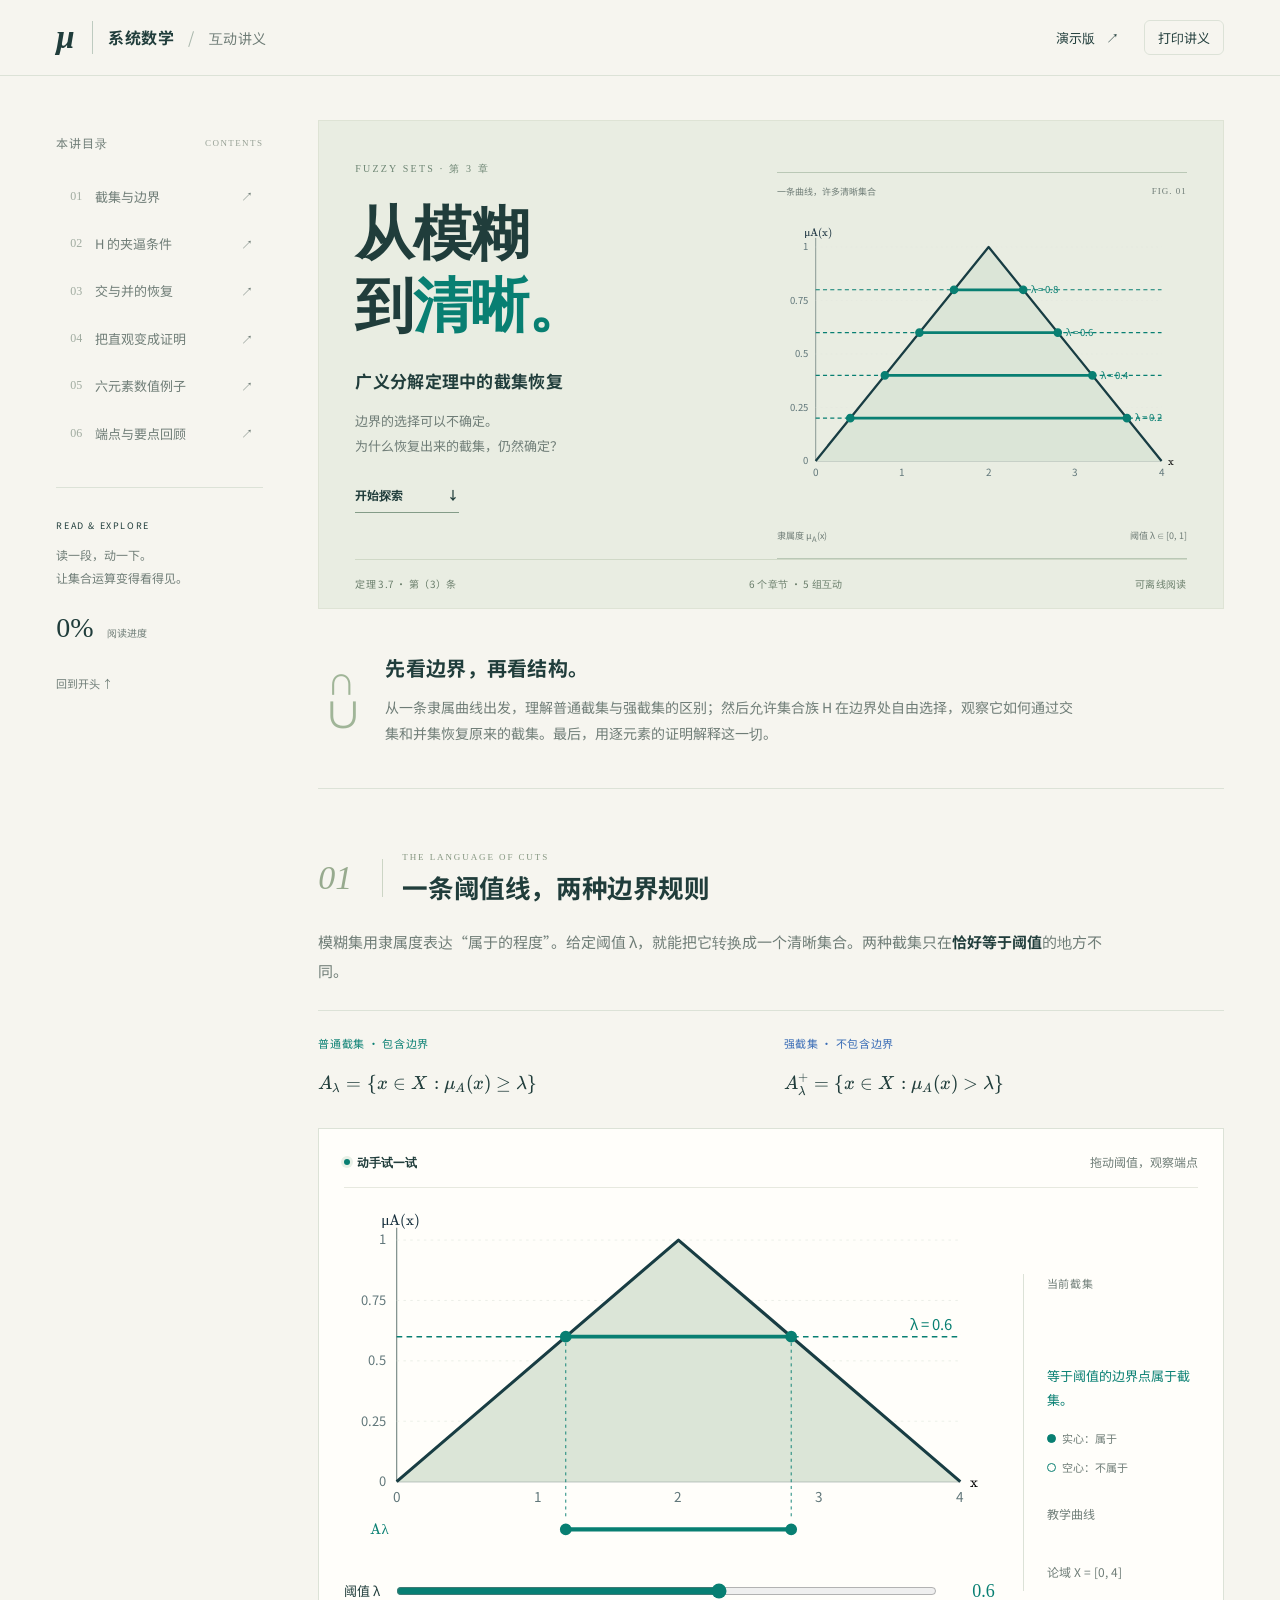
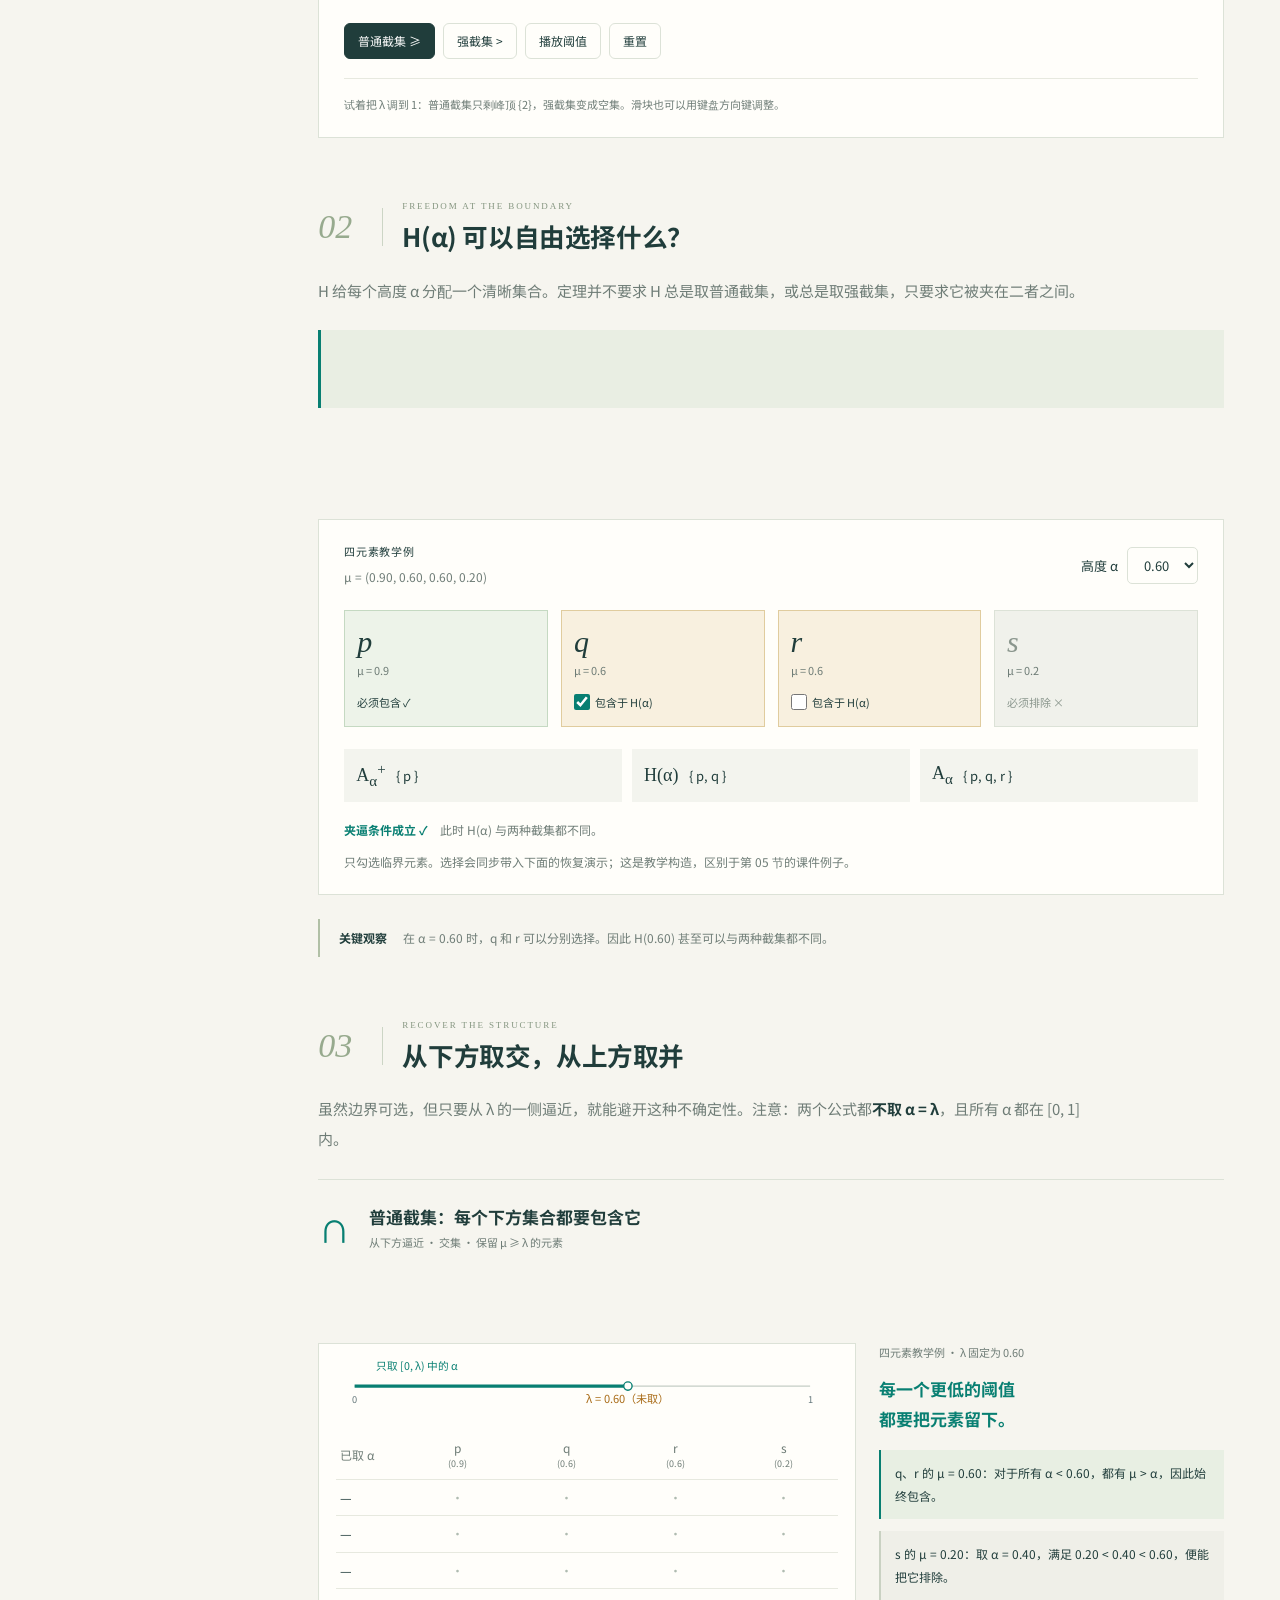
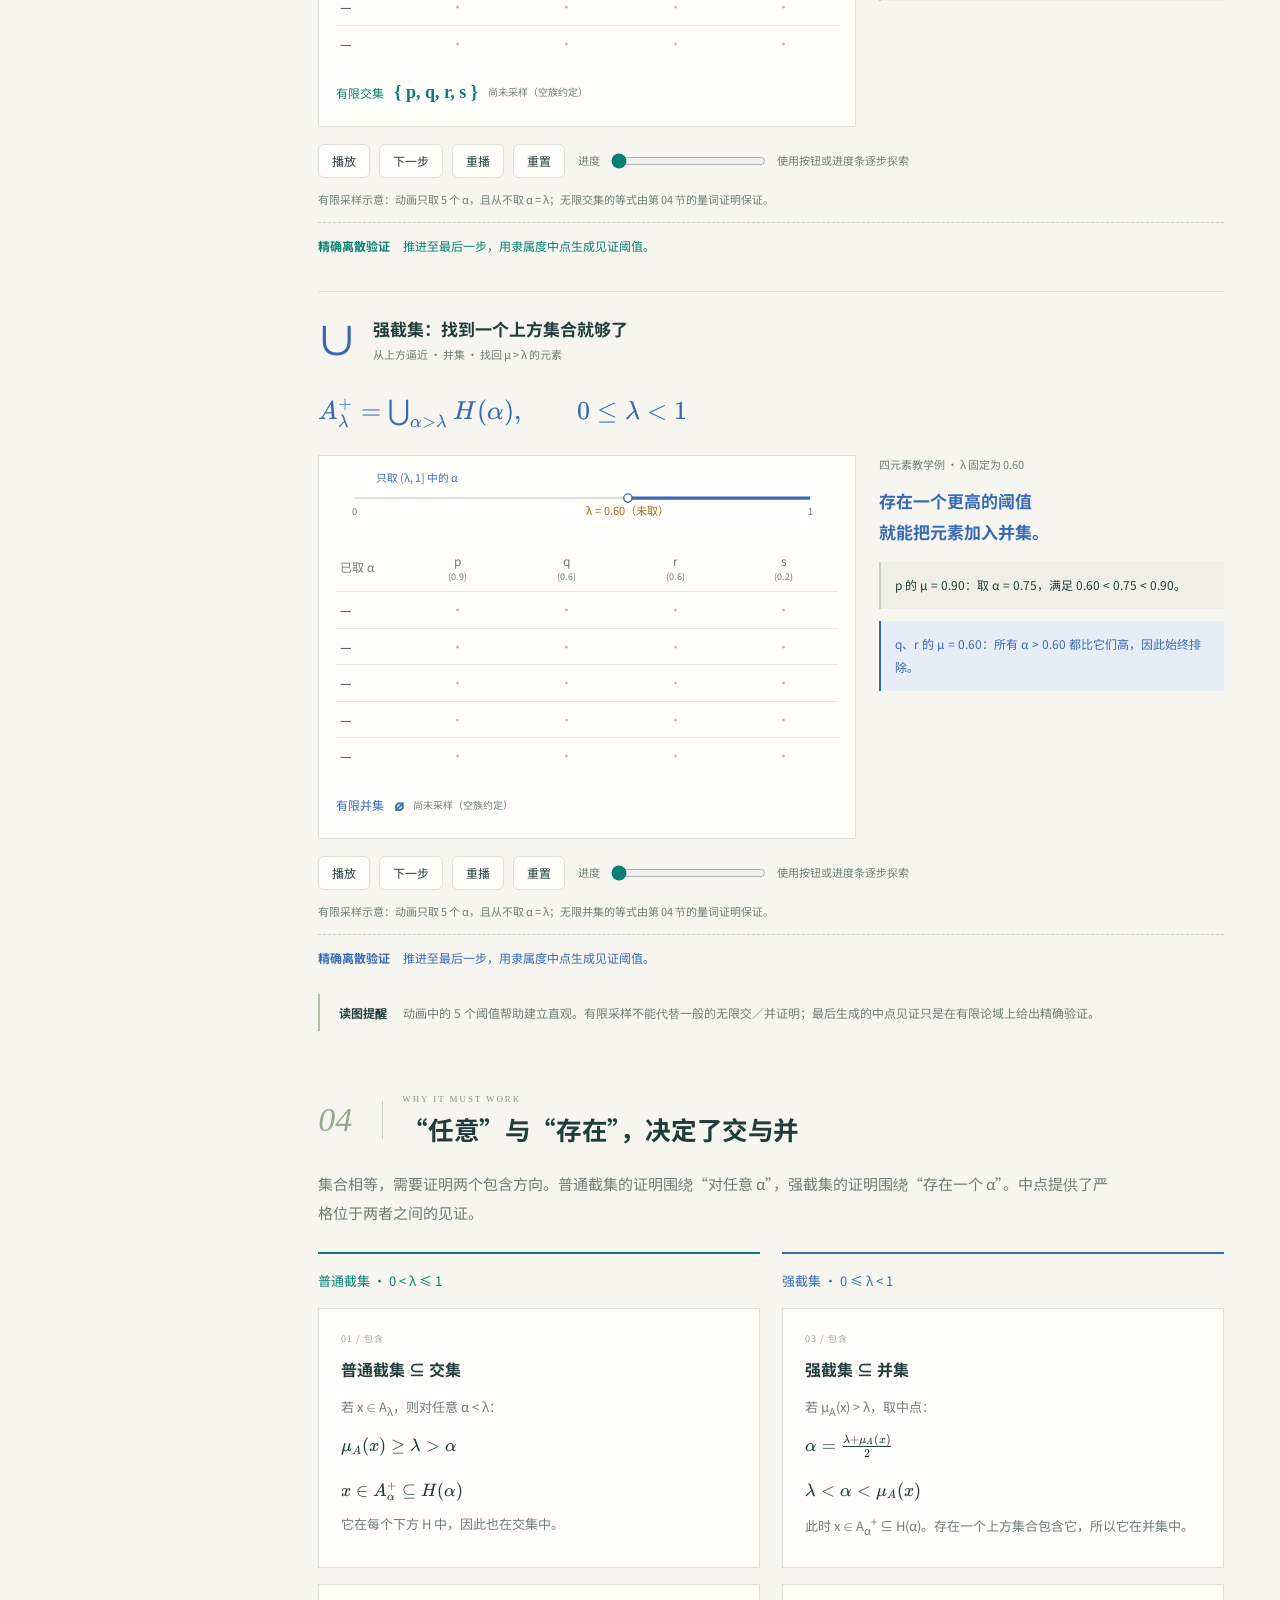
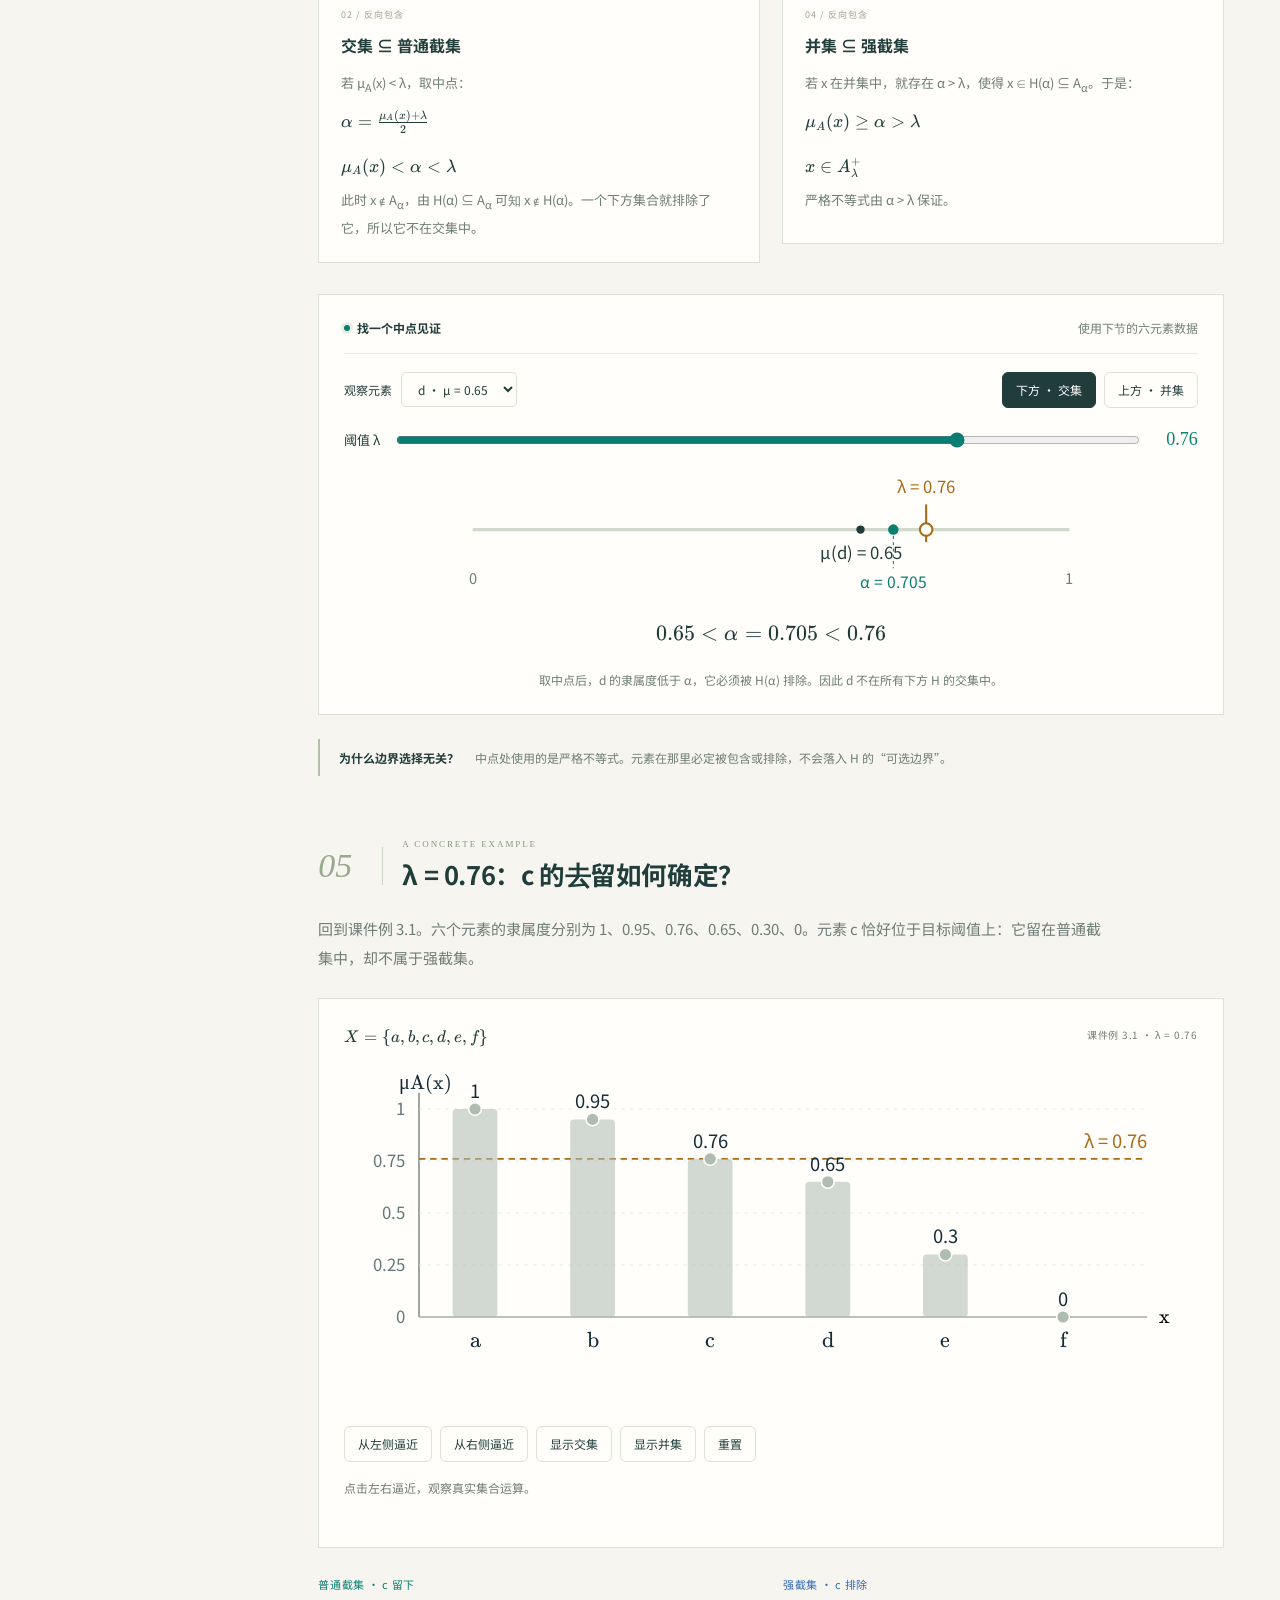
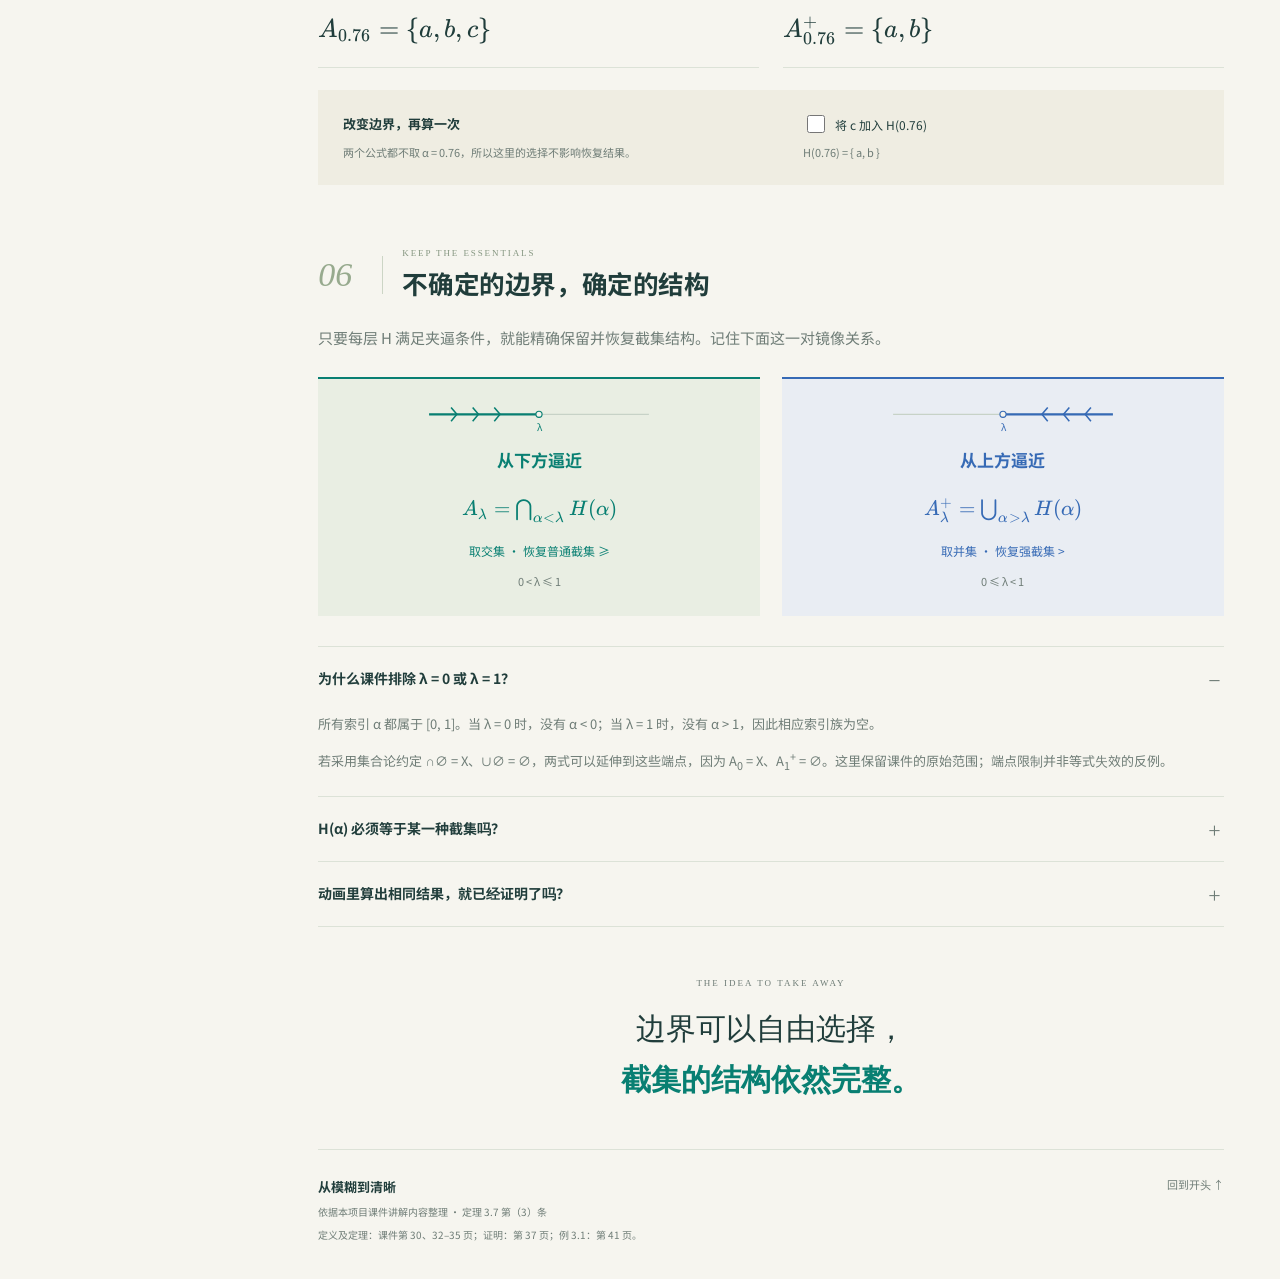
==== web-standalone.html @ 7d23f53f "Publish interactive fuzzy-set lecture and presentation" ====
<!doctype html>
<html lang="zh-CN">
<head>
  <meta charset="utf-8">
  <meta name="viewport" content="width=device-width,initial-scale=1">
  <meta name="description" content="从截集到广义分解定理：一份可以拖动阈值、选择边界、观察交并恢复的系统数学互动讲义。">
  <meta name="theme-color" content="#173d3b">
  <title>从模糊到清晰 · 互动讲义</title>
  <style>@font-face{font-family:KaTeX_AMS;font-style:normal;font-weight:400;src:url([data-uri]) format("woff2"),url([data-uri]) format("woff"),url([data-uri]) format("truetype")}@font-face{font-family:KaTeX_Caligraphic;font-style:normal;font-weight:700;src:url([data-uri]) format("woff2"),url([data-uri]) format("woff"),url([data-uri]) format("truetype")}@font-face{font-family:KaTeX_Caligraphic;font-style:normal;font-weight:400;src:url([data-uri]) format("woff2"),url([data-uri]) format("woff"),url([data-uri]) format("truetype")}@font-face{font-family:KaTeX_Fraktur;font-style:normal;font-weight:700;src:url([data-uri]) format("woff2"),url([data-uri]) format("woff"),url([data-uri]) format("truetype")}@font-face{font-family:KaTeX_Fraktur;font-style:normal;font-weight:400;src:url([data-uri]) format("woff2"),url([data-uri]) format("woff"),url([data-uri]) format("truetype")}@font-face{font-family:KaTeX_Main;font-style:normal;font-weight:700;src:url([data-uri]) format("woff2"),url([data-uri]) format("woff"),url([data-uri]) format("truetype")}@font-face{font-family:KaTeX_Main;font-style:italic;font-weight:700;src:url([data-uri]) format("woff2"),url([data-uri]) format("woff"),url([data-uri]) format("truetype")}@font-face{font-family:KaTeX_Main;font-style:italic;font-weight:400;src:url([data-uri]) format("woff2"),url([data-uri]) format("woff"),url([data-uri]) format("truetype")}@font-face{font-family:KaTeX_Main;font-style:normal;font-weight:400;src:url([data-uri]) format("woff2"),url([data-uri]) format("woff"),url([data-uri]) format("truetype")}@font-face{font-family:KaTeX_Math;font-style:italic;font-weight:700;src:url([data-uri]) format("woff2"),url([data-uri]) format("woff"),url([data-uri]) format("truetype")}@font-face{font-family:KaTeX_Math;font-style:italic;font-weight:400;src:url([data-uri]) format("woff2"),url([data-uri]) format("woff"),url([data-uri]) format("truetype")}@font-face{font-family:"KaTeX_SansSerif";font-style:normal;font-weight:700;src:url([data-uri]) format("woff2"),url([data-uri]) format("woff"),url([data-uri]) format("truetype")}@font-face{font-family:"KaTeX_SansSerif";font-style:italic;font-weight:400;src:url([data-uri]) format("woff2"),url([data-uri]) format("woff"),url([data-uri]) format("truetype")}@font-face{font-family:"KaTeX_SansSerif";font-style:normal;font-weight:400;src:url([data-uri]) format("woff2"),url([data-uri]) format("woff"),url([data-uri]) format("truetype")}@font-face{font-family:KaTeX_Script;font-style:normal;font-weight:400;src:url([data-uri]) format("woff2"),url([data-uri]) format("woff"),url([data-uri]) format("truetype")}@font-face{font-family:KaTeX_Size1;font-style:normal;font-weight:400;src:url([data-uri]) format("woff2"),url([data-uri]) format("woff"),url([data-uri]) format("truetype")}@font-face{font-family:KaTeX_Size2;font-style:normal;font-weight:400;src:url([data-uri]) format("woff2"),url([data-uri]) format("woff"),url([data-uri]) format("truetype")}@font-face{font-family:KaTeX_Size3;font-style:normal;font-weight:400;src:url([data-uri]) format("woff2"),url([data-uri]) format("woff"),url([data-uri]) format("truetype")}@font-face{font-family:KaTeX_Size4;font-style:normal;font-weight:400;src:url([data-uri]) format("woff2"),url([data-uri]) format("woff"),url([data-uri]) format("truetype")}@font-face{font-family:KaTeX_Typewriter;font-style:normal;font-weight:400;src:url([data-uri]) format("woff2"),url([data-uri]) format("woff"),url([data-uri]) format("truetype")}.katex{font:normal 1.21em KaTeX_Main,Times New Roman,serif;line-height:1.2;text-indent:0;text-rendering:auto}.katex *{-ms-high-contrast-adjust:none!important;border-color:currentColor}.katex .katex-version:after{content:"0.16.22"}.katex .katex-mathml{clip:rect(1px,1px,1px,1px);border:0;height:1px;overflow:hidden;padding:0;position:absolute;width:1px}.katex .katex-html>.newline{display:block}.katex .base{position:relative;white-space:nowrap;width:-webkit-min-content;width:-moz-min-content;width:min-content}.katex .base,.katex .strut{display:inline-block}.katex .textbf{font-weight:700}.katex .textit{font-style:italic}.katex .textrm{font-family:KaTeX_Main}.katex .textsf{font-family:KaTeX_SansSerif}.katex .texttt{font-family:KaTeX_Typewriter}.katex .mathnormal{font-family:KaTeX_Math;font-style:italic}.katex .mathit{font-family:KaTeX_Main;font-style:italic}.katex .mathrm{font-style:normal}.katex .mathbf{font-family:KaTeX_Main;font-weight:700}.katex .boldsymbol{font-family:KaTeX_Math;font-style:italic;font-weight:700}.katex .amsrm,.katex .mathbb,.katex .textbb{font-family:KaTeX_AMS}.katex .mathcal{font-family:KaTeX_Caligraphic}.katex .mathfrak,.katex .textfrak{font-family:KaTeX_Fraktur}.katex .mathboldfrak,.katex .textboldfrak{font-family:KaTeX_Fraktur;font-weight:700}.katex .mathtt{font-family:KaTeX_Typewriter}.katex .mathscr,.katex .textscr{font-family:KaTeX_Script}.katex .mathsf,.katex .textsf{font-family:KaTeX_SansSerif}.katex .mathboldsf,.katex .textboldsf{font-family:KaTeX_SansSerif;font-weight:700}.katex .mathitsf,.katex .mathsfit,.katex .textitsf{font-family:KaTeX_SansSerif;font-style:italic}.katex .mainrm{font-family:KaTeX_Main;font-style:normal}.katex .vlist-t{border-collapse:collapse;display:inline-table;table-layout:fixed}.katex .vlist-r{display:table-row}.katex .vlist{display:table-cell;position:relative;vertical-align:bottom}.katex .vlist>span{display:block;height:0;position:relative}.katex .vlist>span>span{display:inline-block}.katex .vlist>span>.pstrut{overflow:hidden;width:0}.katex .vlist-t2{margin-right:-2px}.katex .vlist-s{display:table-cell;font-size:1px;min-width:2px;vertical-align:bottom;width:2px}.katex .vbox{align-items:baseline;display:inline-flex;flex-direction:column}.katex .hbox{width:100%}.katex .hbox,.katex .thinbox{display:inline-flex;flex-direction:row}.katex .thinbox{max-width:0;width:0}.katex .msupsub{text-align:left}.katex .mfrac>span>span{text-align:center}.katex .mfrac .frac-line{border-bottom-style:solid;display:inline-block;width:100%}.katex .hdashline,.katex .hline,.katex .mfrac .frac-line,.katex .overline .overline-line,.katex .rule,.katex .underline .underline-line{min-height:1px}.katex .mspace{display:inline-block}.katex .clap,.katex .llap,.katex .rlap{position:relative;width:0}.katex .clap>.inner,.katex .llap>.inner,.katex .rlap>.inner{position:absolute}.katex .clap>.fix,.katex .llap>.fix,.katex .rlap>.fix{display:inline-block}.katex .llap>.inner{right:0}.katex .clap>.inner,.katex .rlap>.inner{left:0}.katex .clap>.inner>span{margin-left:-50%;margin-right:50%}.katex .rule{border:0 solid;display:inline-block;position:relative}.katex .hline,.katex .overline .overline-line,.katex .underline .underline-line{border-bottom-style:solid;display:inline-block;width:100%}.katex .hdashline{border-bottom-style:dashed;display:inline-block;width:100%}.katex .sqrt>.root{margin-left:.2777777778em;margin-right:-.5555555556em}.katex .fontsize-ensurer.reset-size1.size1,.katex .sizing.reset-size1.size1{font-size:1em}.katex .fontsize-ensurer.reset-size1.size2,.katex .sizing.reset-size1.size2{font-size:1.2em}.katex .fontsize-ensurer.reset-size1.size3,.katex .sizing.reset-size1.size3{font-size:1.4em}.katex .fontsize-ensurer.reset-size1.size4,.katex .sizing.reset-size1.size4{font-size:1.6em}.katex .fontsize-ensurer.reset-size1.size5,.katex .sizing.reset-size1.size5{font-size:1.8em}.katex .fontsize-ensurer.reset-size1.size6,.katex .sizing.reset-size1.size6{font-size:2em}.katex .fontsize-ensurer.reset-size1.size7,.katex .sizing.reset-size1.size7{font-size:2.4em}.katex .fontsize-ensurer.reset-size1.size8,.katex .sizing.reset-size1.size8{font-size:2.88em}.katex .fontsize-ensurer.reset-size1.size9,.katex .sizing.reset-size1.size9{font-size:3.456em}.katex .fontsize-ensurer.reset-size1.size10,.katex .sizing.reset-size1.size10{font-size:4.148em}.katex .fontsize-ensurer.reset-size1.size11,.katex .sizing.reset-size1.size11{font-size:4.976em}.katex .fontsize-ensurer.reset-size2.size1,.katex .sizing.reset-size2.size1{font-size:.8333333333em}.katex .fontsize-ensurer.reset-size2.size2,.katex .sizing.reset-size2.size2{font-size:1em}.katex .fontsize-ensurer.reset-size2.size3,.katex .sizing.reset-size2.size3{font-size:1.1666666667em}.katex .fontsize-ensurer.reset-size2.size4,.katex .sizing.reset-size2.size4{font-size:1.3333333333em}.katex .fontsize-ensurer.reset-size2.size5,.katex .sizing.reset-size2.size5{font-size:1.5em}.katex .fontsize-ensurer.reset-size2.size6,.katex .sizing.reset-size2.size6{font-size:1.6666666667em}.katex .fontsize-ensurer.reset-size2.size7,.katex .sizing.reset-size2.size7{font-size:2em}.katex .fontsize-ensurer.reset-size2.size8,.katex .sizing.reset-size2.size8{font-size:2.4em}.katex .fontsize-ensurer.reset-size2.size9,.katex .sizing.reset-size2.size9{font-size:2.88em}.katex .fontsize-ensurer.reset-size2.size10,.katex .sizing.reset-size2.size10{font-size:3.4566666667em}.katex .fontsize-ensurer.reset-size2.size11,.katex .sizing.reset-size2.size11{font-size:4.1466666667em}.katex .fontsize-ensurer.reset-size3.size1,.katex .sizing.reset-size3.size1{font-size:.7142857143em}.katex .fontsize-ensurer.reset-size3.size2,.katex .sizing.reset-size3.size2{font-size:.8571428571em}.katex .fontsize-ensurer.reset-size3.size3,.katex .sizing.reset-size3.size3{font-size:1em}.katex .fontsize-ensurer.reset-size3.size4,.katex .sizing.reset-size3.size4{font-size:1.1428571429em}.katex .fontsize-ensurer.reset-size3.size5,.katex .sizing.reset-size3.size5{font-size:1.2857142857em}.katex .fontsize-ensurer.reset-size3.size6,.katex .sizing.reset-size3.size6{font-size:1.4285714286em}.katex .fontsize-ensurer.reset-size3.size7,.katex .sizing.reset-size3.size7{font-size:1.7142857143em}.katex .fontsize-ensurer.reset-size3.size8,.katex .sizing.reset-size3.size8{font-size:2.0571428571em}.katex .fontsize-ensurer.reset-size3.size9,.katex .sizing.reset-size3.size9{font-size:2.4685714286em}.katex .fontsize-ensurer.reset-size3.size10,.katex .sizing.reset-size3.size10{font-size:2.9628571429em}.katex .fontsize-ensurer.reset-size3.size11,.katex .sizing.reset-size3.size11{font-size:3.5542857143em}.katex .fontsize-ensurer.reset-size4.size1,.katex .sizing.reset-size4.size1{font-size:.625em}.katex .fontsize-ensurer.reset-size4.size2,.katex .sizing.reset-size4.size2{font-size:.75em}.katex .fontsize-ensurer.reset-size4.size3,.katex .sizing.reset-size4.size3{font-size:.875em}.katex .fontsize-ensurer.reset-size4.size4,.katex .sizing.reset-size4.size4{font-size:1em}.katex .fontsize-ensurer.reset-size4.size5,.katex .sizing.reset-size4.size5{font-size:1.125em}.katex .fontsize-ensurer.reset-size4.size6,.katex .sizing.reset-size4.size6{font-size:1.25em}.katex .fontsize-ensurer.reset-size4.size7,.katex .sizing.reset-size4.size7{font-size:1.5em}.katex .fontsize-ensurer.reset-size4.size8,.katex .sizing.reset-size4.size8{font-size:1.8em}.katex .fontsize-ensurer.reset-size4.size9,.katex .sizing.reset-size4.size9{font-size:2.16em}.katex .fontsize-ensurer.reset-size4.size10,.katex .sizing.reset-size4.size10{font-size:2.5925em}.katex .fontsize-ensurer.reset-size4.size11,.katex .sizing.reset-size4.size11{font-size:3.11em}.katex .fontsize-ensurer.reset-size5.size1,.katex .sizing.reset-size5.size1{font-size:.5555555556em}.katex .fontsize-ensurer.reset-size5.size2,.katex .sizing.reset-size5.size2{font-size:.6666666667em}.katex .fontsize-ensurer.reset-size5.size3,.katex .sizing.reset-size5.size3{font-size:.7777777778em}.katex .fontsize-ensurer.reset-size5.size4,.katex .sizing.reset-size5.size4{font-size:.8888888889em}.katex .fontsize-ensurer.reset-size5.size5,.katex .sizing.reset-size5.size5{font-size:1em}.katex .fontsize-ensurer.reset-size5.size6,.katex .sizing.reset-size5.size6{font-size:1.1111111111em}.katex .fontsize-ensurer.reset-size5.size7,.katex .sizing.reset-size5.size7{font-size:1.3333333333em}.katex .fontsize-ensurer.reset-size5.size8,.katex .sizing.reset-size5.size8{font-size:1.6em}.katex .fontsize-ensurer.reset-size5.size9,.katex .sizing.reset-size5.size9{font-size:1.92em}.katex .fontsize-ensurer.reset-size5.size10,.katex .sizing.reset-size5.size10{font-size:2.3044444444em}.katex .fontsize-ensurer.reset-size5.size11,.katex .sizing.reset-size5.size11{font-size:2.7644444444em}.katex .fontsize-ensurer.reset-size6.size1,.katex .sizing.reset-size6.size1{font-size:.5em}.katex .fontsize-ensurer.reset-size6.size2,.katex .sizing.reset-size6.size2{font-size:.6em}.katex .fontsize-ensurer.reset-size6.size3,.katex .sizing.reset-size6.size3{font-size:.7em}.katex .fontsize-ensurer.reset-size6.size4,.katex .sizing.reset-size6.size4{font-size:.8em}.katex .fontsize-ensurer.reset-size6.size5,.katex .sizing.reset-size6.size5{font-size:.9em}.katex .fontsize-ensurer.reset-size6.size6,.katex .sizing.reset-size6.size6{font-size:1em}.katex .fontsize-ensurer.reset-size6.size7,.katex .sizing.reset-size6.size7{font-size:1.2em}.katex .fontsize-ensurer.reset-size6.size8,.katex .sizing.reset-size6.size8{font-size:1.44em}.katex .fontsize-ensurer.reset-size6.size9,.katex .sizing.reset-size6.size9{font-size:1.728em}.katex .fontsize-ensurer.reset-size6.size10,.katex .sizing.reset-size6.size10{font-size:2.074em}.katex .fontsize-ensurer.reset-size6.size11,.katex .sizing.reset-size6.size11{font-size:2.488em}.katex .fontsize-ensurer.reset-size7.size1,.katex .sizing.reset-size7.size1{font-size:.4166666667em}.katex .fontsize-ensurer.reset-size7.size2,.katex .sizing.reset-size7.size2{font-size:.5em}.katex .fontsize-ensurer.reset-size7.size3,.katex .sizing.reset-size7.size3{font-size:.5833333333em}.katex .fontsize-ensurer.reset-size7.size4,.katex .sizing.reset-size7.size4{font-size:.6666666667em}.katex .fontsize-ensurer.reset-size7.size5,.katex .sizing.reset-size7.size5{font-size:.75em}.katex .fontsize-ensurer.reset-size7.size6,.katex .sizing.reset-size7.size6{font-size:.8333333333em}.katex .fontsize-ensurer.reset-size7.size7,.katex .sizing.reset-size7.size7{font-size:1em}.katex .fontsize-ensurer.reset-size7.size8,.katex .sizing.reset-size7.size8{font-size:1.2em}.katex .fontsize-ensurer.reset-size7.size9,.katex .sizing.reset-size7.size9{font-size:1.44em}.katex .fontsize-ensurer.reset-size7.size10,.katex .sizing.reset-size7.size10{font-size:1.7283333333em}.katex .fontsize-ensurer.reset-size7.size11,.katex .sizing.reset-size7.size11{font-size:2.0733333333em}.katex .fontsize-ensurer.reset-size8.size1,.katex .sizing.reset-size8.size1{font-size:.3472222222em}.katex .fontsize-ensurer.reset-size8.size2,.katex .sizing.reset-size8.size2{font-size:.4166666667em}.katex .fontsize-ensurer.reset-size8.size3,.katex .sizing.reset-size8.size3{font-size:.4861111111em}.katex .fontsize-ensurer.reset-size8.size4,.katex .sizing.reset-size8.size4{font-size:.5555555556em}.katex .fontsize-ensurer.reset-size8.size5,.katex .sizing.reset-size8.size5{font-size:.625em}.katex .fontsize-ensurer.reset-size8.size6,.katex .sizing.reset-size8.size6{font-size:.6944444444em}.katex .fontsize-ensurer.reset-size8.size7,.katex .sizing.reset-size8.size7{font-size:.8333333333em}.katex .fontsize-ensurer.reset-size8.size8,.katex .sizing.reset-size8.size8{font-size:1em}.katex .fontsize-ensurer.reset-size8.size9,.katex .sizing.reset-size8.size9{font-size:1.2em}.katex .fontsize-ensurer.reset-size8.size10,.katex .sizing.reset-size8.size10{font-size:1.4402777778em}.katex .fontsize-ensurer.reset-size8.size11,.katex .sizing.reset-size8.size11{font-size:1.7277777778em}.katex .fontsize-ensurer.reset-size9.size1,.katex .sizing.reset-size9.size1{font-size:.2893518519em}.katex .fontsize-ensurer.reset-size9.size2,.katex .sizing.reset-size9.size2{font-size:.3472222222em}.katex .fontsize-ensurer.reset-size9.size3,.katex .sizing.reset-size9.size3{font-size:.4050925926em}.katex .fontsize-ensurer.reset-size9.size4,.katex .sizing.reset-size9.size4{font-size:.462962963em}.katex .fontsize-ensurer.reset-size9.size5,.katex .sizing.reset-size9.size5{font-size:.5208333333em}.katex .fontsize-ensurer.reset-size9.size6,.katex .sizing.reset-size9.size6{font-size:.5787037037em}.katex .fontsize-ensurer.reset-size9.size7,.katex .sizing.reset-size9.size7{font-size:.6944444444em}.katex .fontsize-ensurer.reset-size9.size8,.katex .sizing.reset-size9.size8{font-size:.8333333333em}.katex .fontsize-ensurer.reset-size9.size9,.katex .sizing.reset-size9.size9{font-size:1em}.katex .fontsize-ensurer.reset-size9.size10,.katex .sizing.reset-size9.size10{font-size:1.2002314815em}.katex .fontsize-ensurer.reset-size9.size11,.katex .sizing.reset-size9.size11{font-size:1.4398148148em}.katex .fontsize-ensurer.reset-size10.size1,.katex .sizing.reset-size10.size1{font-size:.2410800386em}.katex .fontsize-ensurer.reset-size10.size2,.katex .sizing.reset-size10.size2{font-size:.2892960463em}.katex .fontsize-ensurer.reset-size10.size3,.katex .sizing.reset-size10.size3{font-size:.337512054em}.katex .fontsize-ensurer.reset-size10.size4,.katex .sizing.reset-size10.size4{font-size:.3857280617em}.katex .fontsize-ensurer.reset-size10.size5,.katex .sizing.reset-size10.size5{font-size:.4339440694em}.katex .fontsize-ensurer.reset-size10.size6,.katex .sizing.reset-size10.size6{font-size:.4821600771em}.katex .fontsize-ensurer.reset-size10.size7,.katex .sizing.reset-size10.size7{font-size:.5785920926em}.katex .fontsize-ensurer.reset-size10.size8,.katex .sizing.reset-size10.size8{font-size:.6943105111em}.katex .fontsize-ensurer.reset-size10.size9,.katex .sizing.reset-size10.size9{font-size:.8331726133em}.katex .fontsize-ensurer.reset-size10.size10,.katex .sizing.reset-size10.size10{font-size:1em}.katex .fontsize-ensurer.reset-size10.size11,.katex .sizing.reset-size10.size11{font-size:1.1996142719em}.katex .fontsize-ensurer.reset-size11.size1,.katex .sizing.reset-size11.size1{font-size:.2009646302em}.katex .fontsize-ensurer.reset-size11.size2,.katex .sizing.reset-size11.size2{font-size:.2411575563em}.katex .fontsize-ensurer.reset-size11.size3,.katex .sizing.reset-size11.size3{font-size:.2813504823em}.katex .fontsize-ensurer.reset-size11.size4,.katex .sizing.reset-size11.size4{font-size:.3215434084em}.katex .fontsize-ensurer.reset-size11.size5,.katex .sizing.reset-size11.size5{font-size:.3617363344em}.katex .fontsize-ensurer.reset-size11.size6,.katex .sizing.reset-size11.size6{font-size:.4019292605em}.katex .fontsize-ensurer.reset-size11.size7,.katex .sizing.reset-size11.size7{font-size:.4823151125em}.katex .fontsize-ensurer.reset-size11.size8,.katex .sizing.reset-size11.size8{font-size:.578778135em}.katex .fontsize-ensurer.reset-size11.size9,.katex .sizing.reset-size11.size9{font-size:.6945337621em}.katex .fontsize-ensurer.reset-size11.size10,.katex .sizing.reset-size11.size10{font-size:.8336012862em}.katex .fontsize-ensurer.reset-size11.size11,.katex .sizing.reset-size11.size11{font-size:1em}.katex .delimsizing.size1{font-family:KaTeX_Size1}.katex .delimsizing.size2{font-family:KaTeX_Size2}.katex .delimsizing.size3{font-family:KaTeX_Size3}.katex .delimsizing.size4{font-family:KaTeX_Size4}.katex .delimsizing.mult .delim-size1>span{font-family:KaTeX_Size1}.katex .delimsizing.mult .delim-size4>span{font-family:KaTeX_Size4}.katex .nulldelimiter{display:inline-block;width:.12em}.katex .delimcenter,.katex .op-symbol{position:relative}.katex .op-symbol.small-op{font-family:KaTeX_Size1}.katex .op-symbol.large-op{font-family:KaTeX_Size2}.katex .accent>.vlist-t,.katex .op-limits>.vlist-t{text-align:center}.katex .accent .accent-body{position:relative}.katex .accent .accent-body:not(.accent-full){width:0}.katex .overlay{display:block}.katex .mtable .vertical-separator{display:inline-block;min-width:1px}.katex .mtable .arraycolsep{display:inline-block}.katex .mtable .col-align-c>.vlist-t{text-align:center}.katex .mtable .col-align-l>.vlist-t{text-align:left}.katex .mtable .col-align-r>.vlist-t{text-align:right}.katex .svg-align{text-align:left}.katex svg{fill:currentColor;stroke:currentColor;fill-rule:nonzero;fill-opacity:1;stroke-width:1;stroke-linecap:butt;stroke-linejoin:miter;stroke-miterlimit:4;stroke-dasharray:none;stroke-dashoffset:0;stroke-opacity:1;display:block;height:inherit;position:absolute;width:100%}.katex svg path{stroke:none}.katex img{border-style:none;max-height:none;max-width:none;min-height:0;min-width:0}.katex .stretchy{display:block;overflow:hidden;position:relative;width:100%}.katex .stretchy:after,.katex .stretchy:before{content:""}.katex .hide-tail{overflow:hidden;position:relative;width:100%}.katex .halfarrow-left{left:0;overflow:hidden;position:absolute;width:50.2%}.katex .halfarrow-right{overflow:hidden;position:absolute;right:0;width:50.2%}.katex .brace-left{left:0;overflow:hidden;position:absolute;width:25.1%}.katex .brace-center{left:25%;overflow:hidden;position:absolute;width:50%}.katex .brace-right{overflow:hidden;position:absolute;right:0;width:25.1%}.katex .x-arrow-pad{padding:0 .5em}.katex .cd-arrow-pad{padding:0 .55556em 0 .27778em}.katex .mover,.katex .munder,.katex .x-arrow{text-align:center}.katex .boxpad{padding:0 .3em}.katex .fbox,.katex .fcolorbox{border:.04em solid;box-sizing:border-box}.katex .cancel-pad{padding:0 .2em}.katex .cancel-lap{margin-left:-.2em;margin-right:-.2em}.katex .sout{border-bottom-style:solid;border-bottom-width:.08em}.katex .angl{border-right:.049em solid;border-top:.049em solid;box-sizing:border-box;margin-right:.03889em}.katex .anglpad{padding:0 .03889em}.katex .eqn-num:before{content:"(" counter(katexEqnNo) ")";counter-increment:katexEqnNo}.katex .mml-eqn-num:before{content:"(" counter(mmlEqnNo) ")";counter-increment:mmlEqnNo}.katex .mtr-glue{width:50%}.katex .cd-vert-arrow{display:inline-block;position:relative}.katex .cd-label-left{display:inline-block;position:absolute;right:calc(50% + .3em);text-align:left}.katex .cd-label-right{display:inline-block;left:calc(50% + .3em);position:absolute;text-align:right}.katex-display{display:block;margin:1em 0;text-align:center}.katex-display>.katex{display:block;text-align:center;white-space:nowrap}.katex-display>.katex>.katex-html{display:block;position:relative}.katex-display>.katex>.katex-html>.tag{position:absolute;right:0}.katex-display.leqno>.katex>.katex-html>.tag{left:0;right:auto}.katex-display.fleqn>.katex{padding-left:2em;text-align:left}body{counter-reset:katexEqnNo mmlEqnNo}
</style>
  <style>@font-face{font-family:Lecture;src:url([data-uri]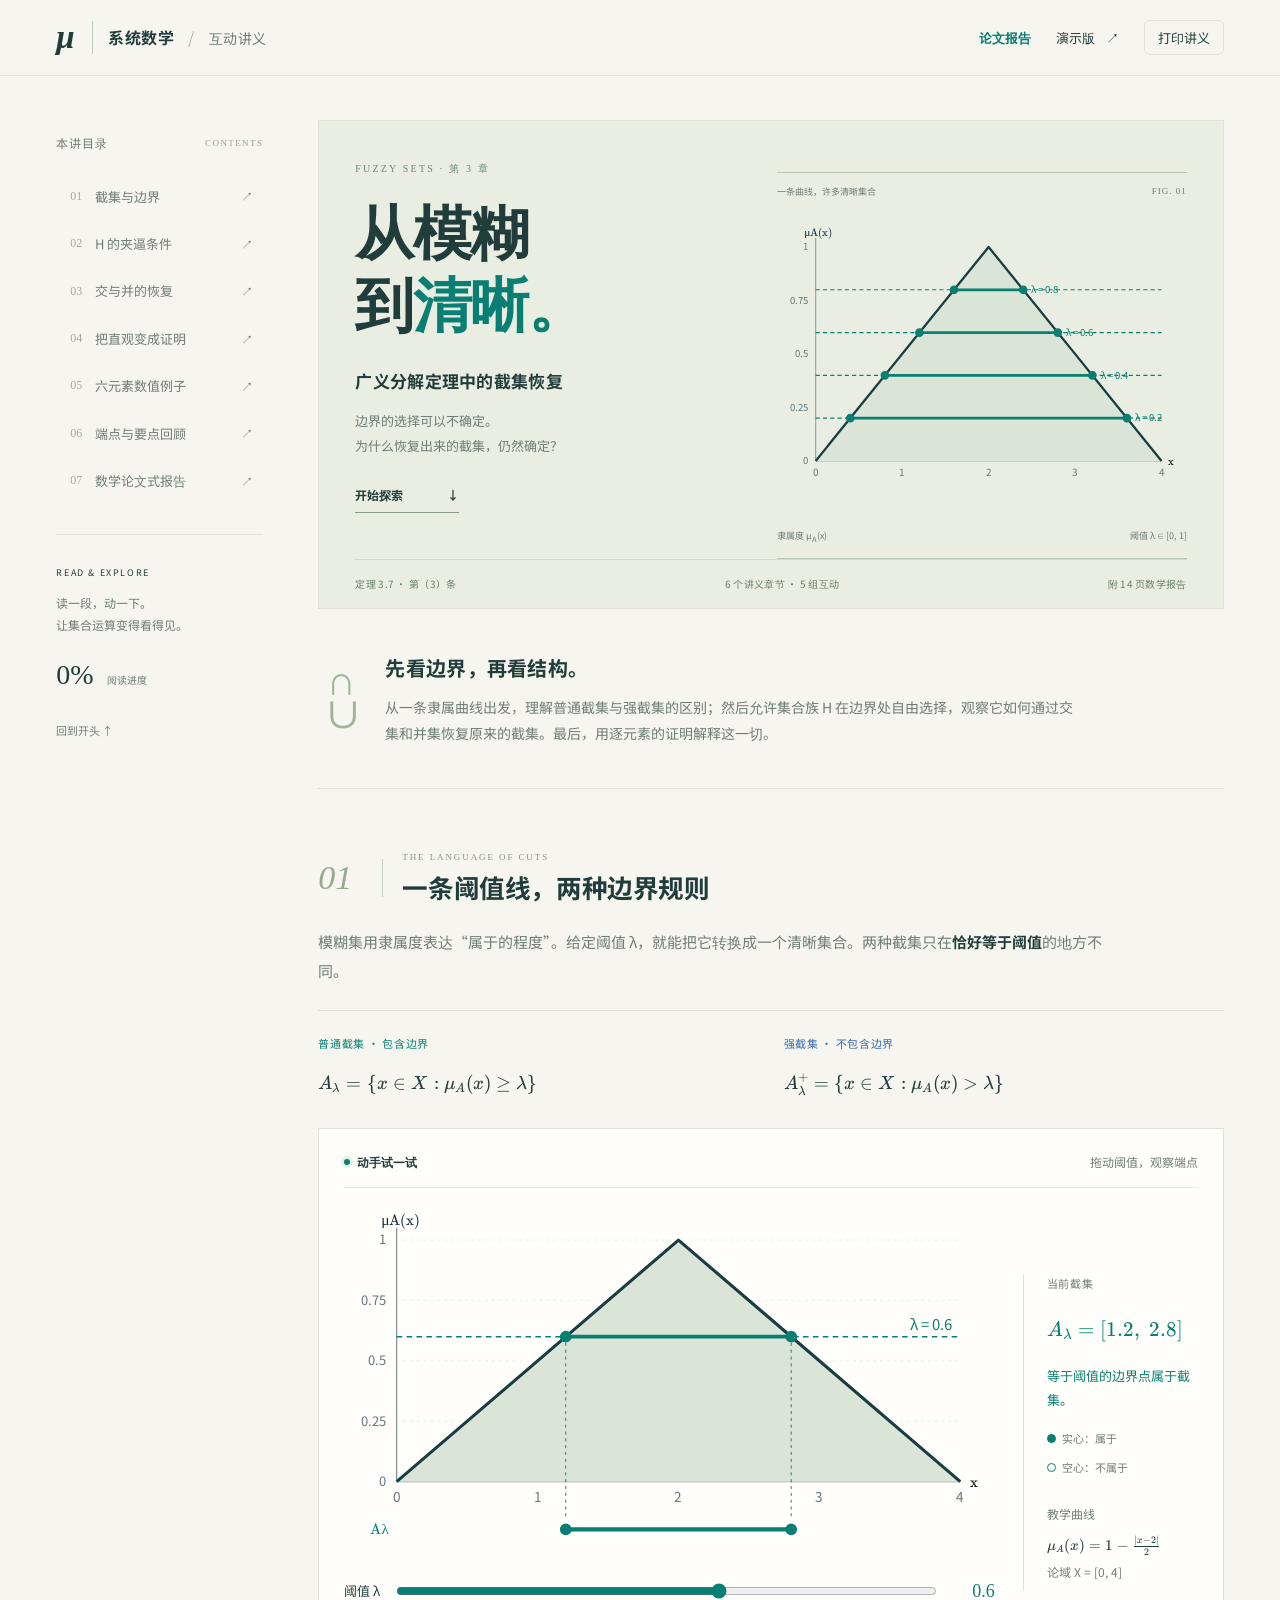
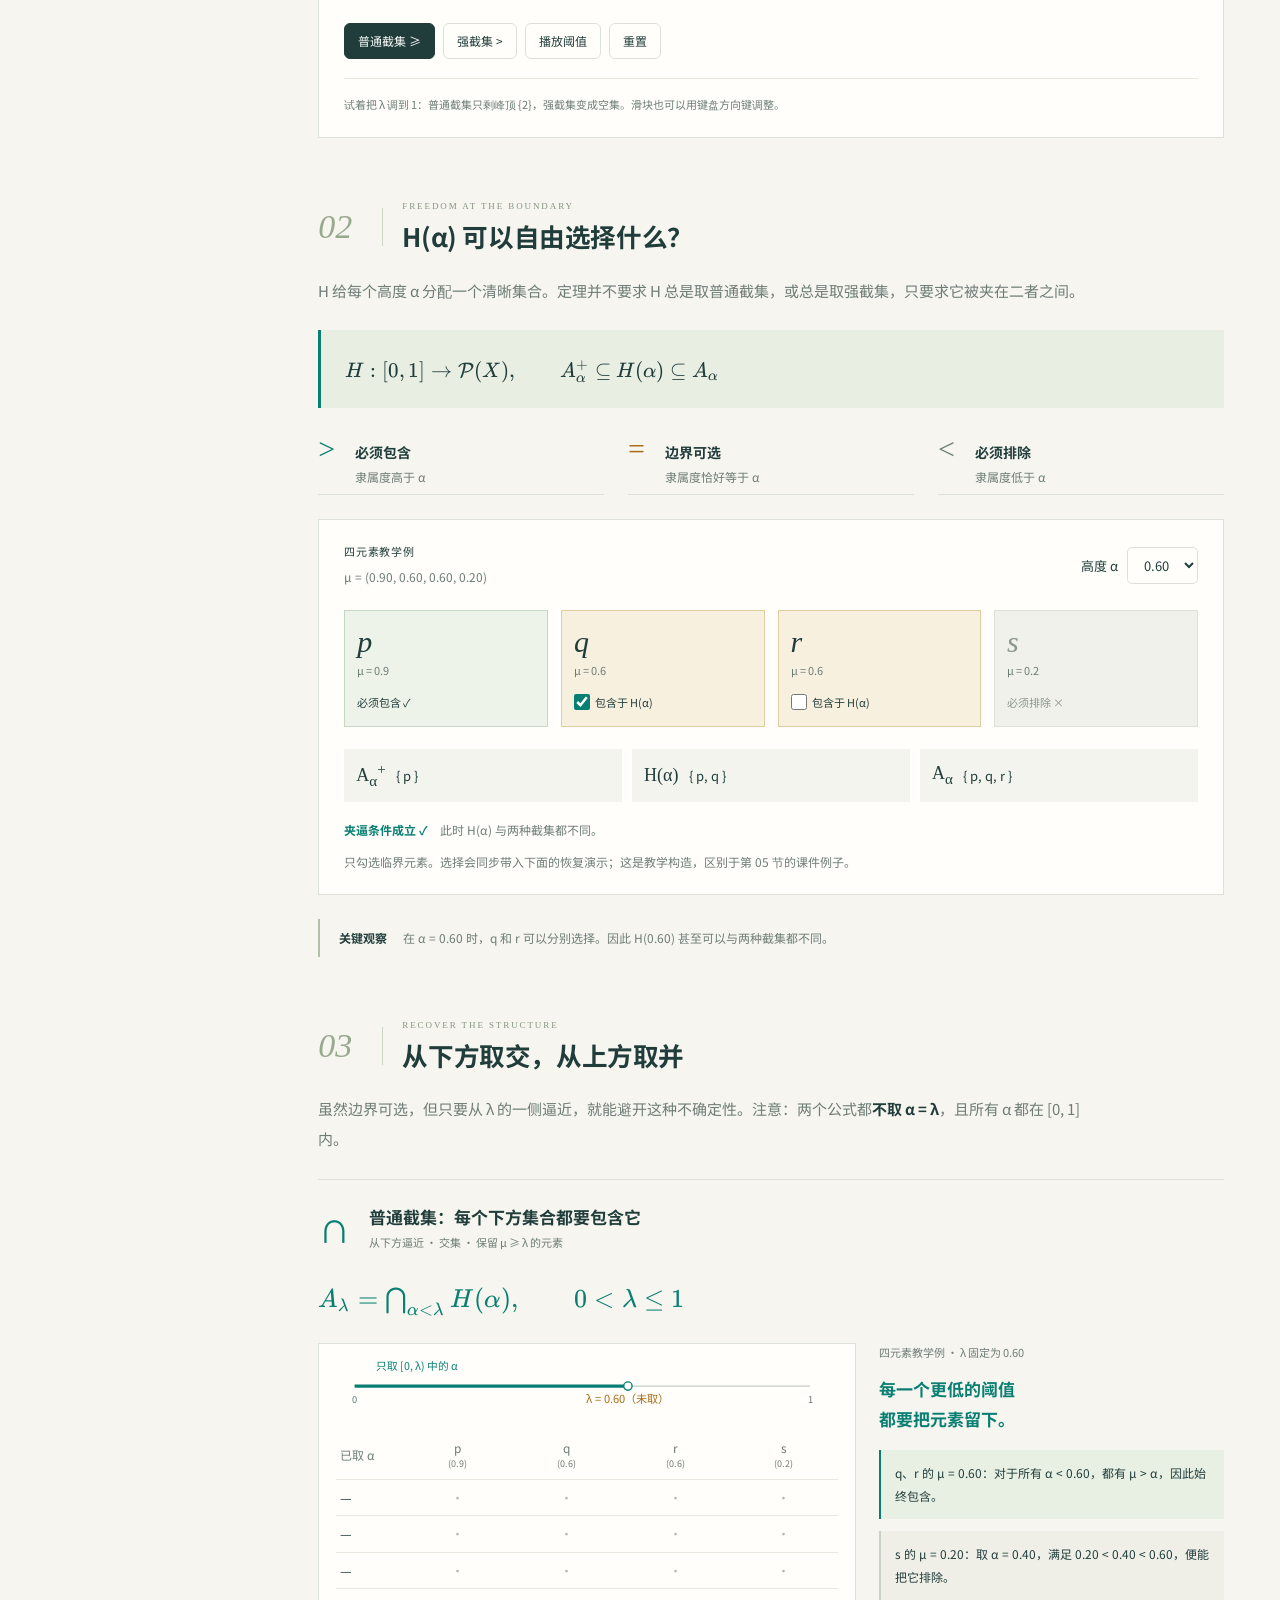
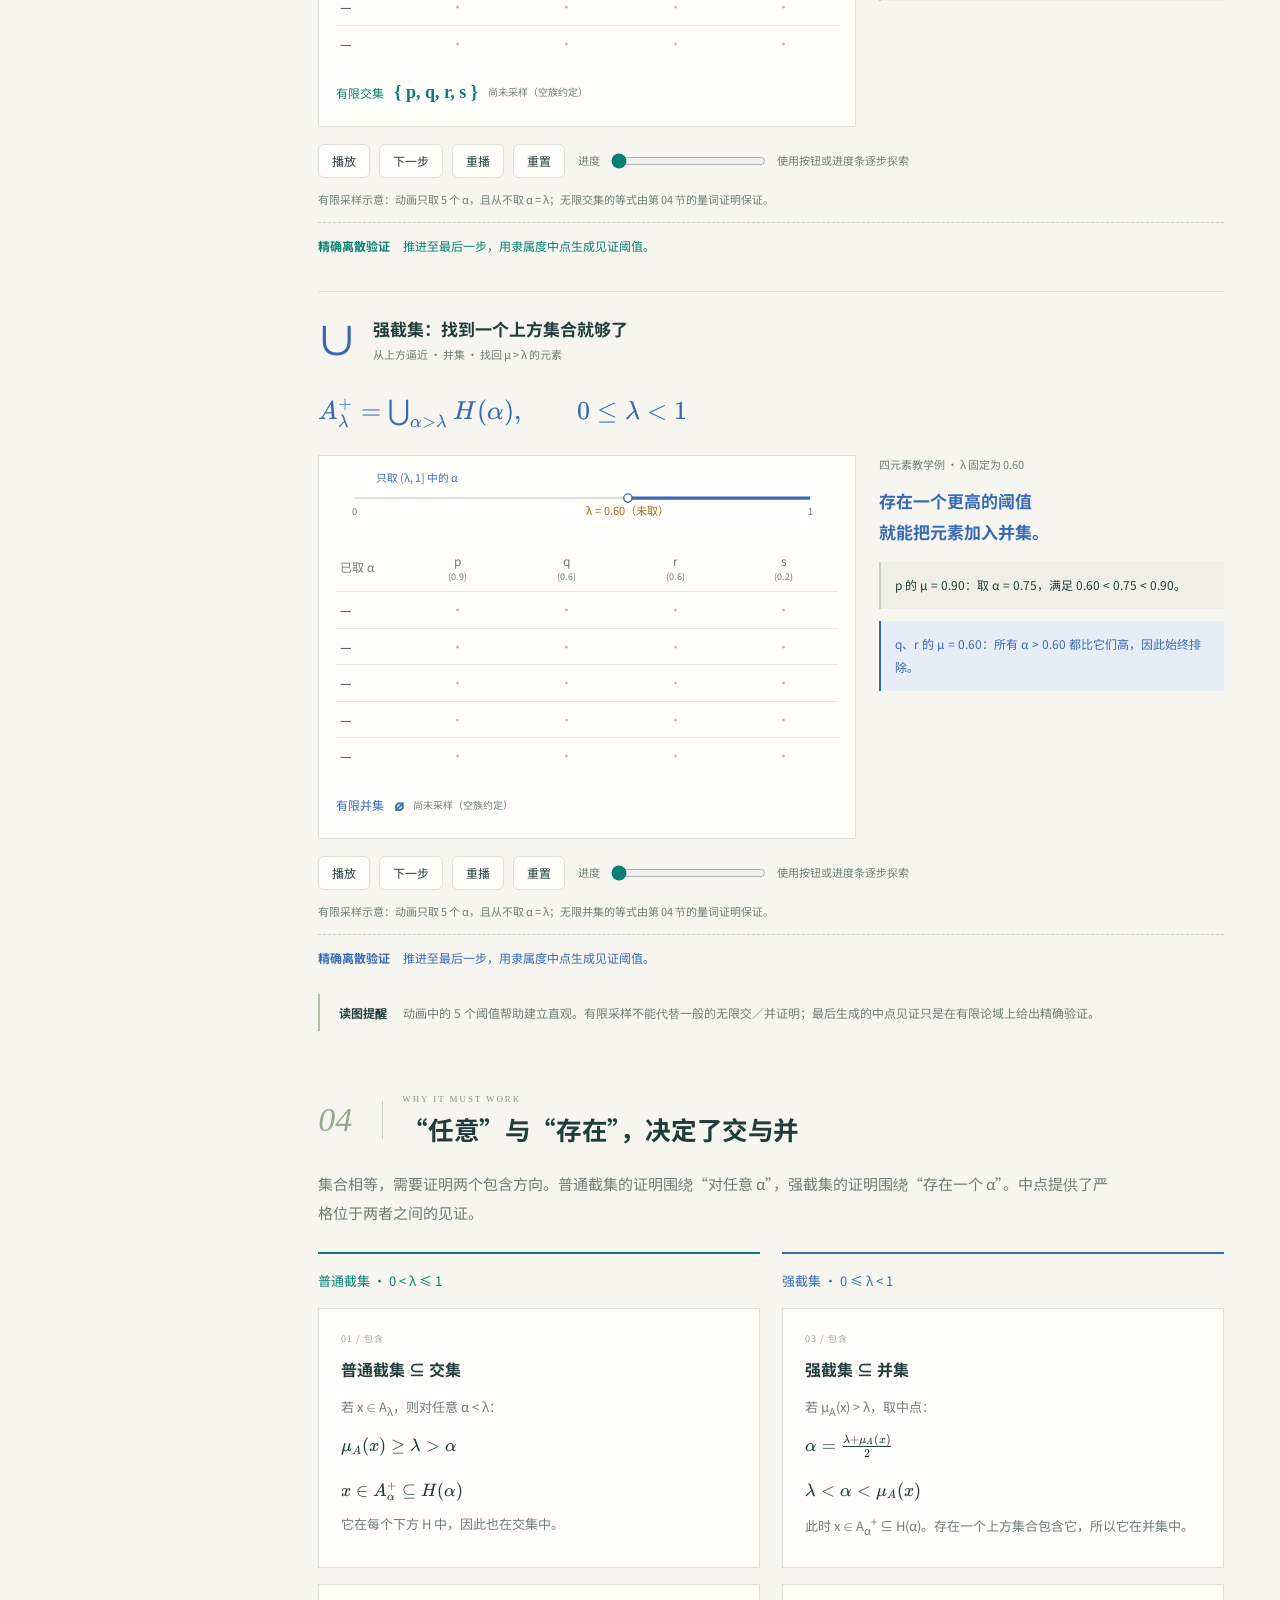
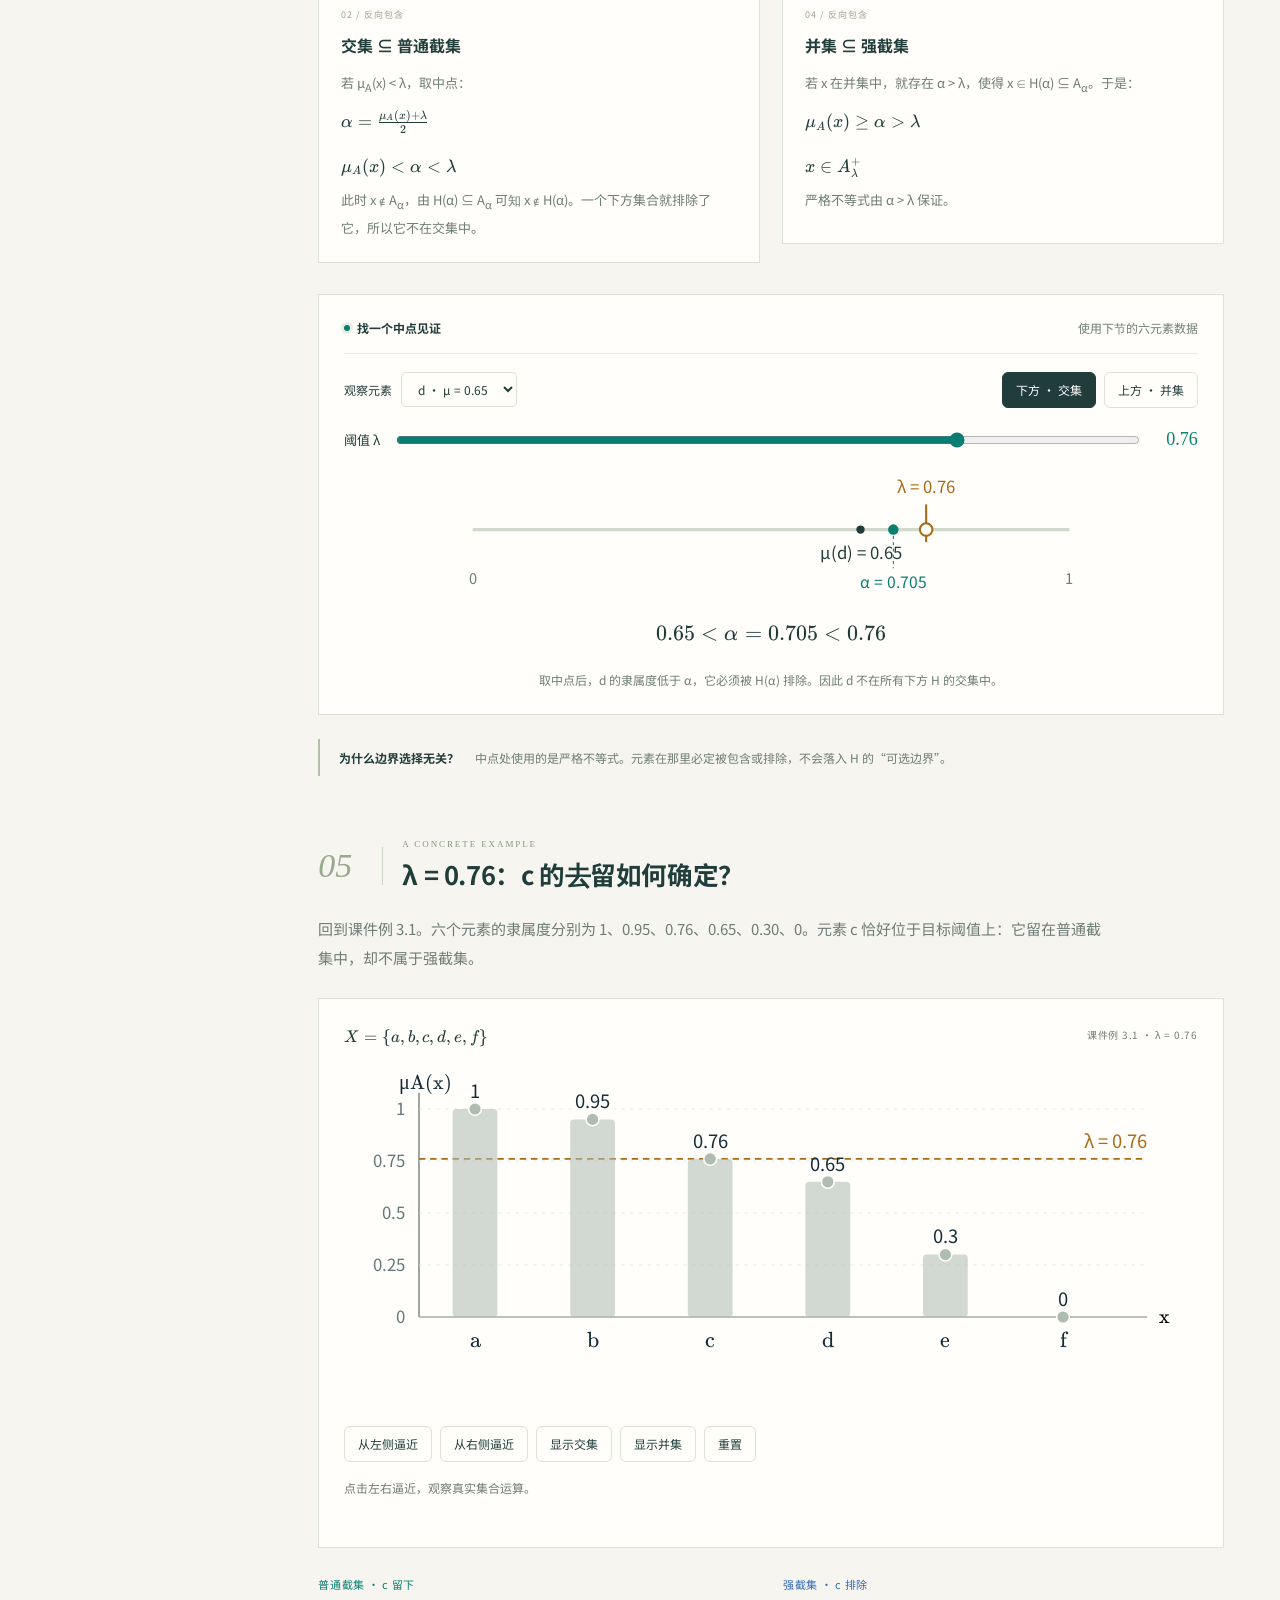
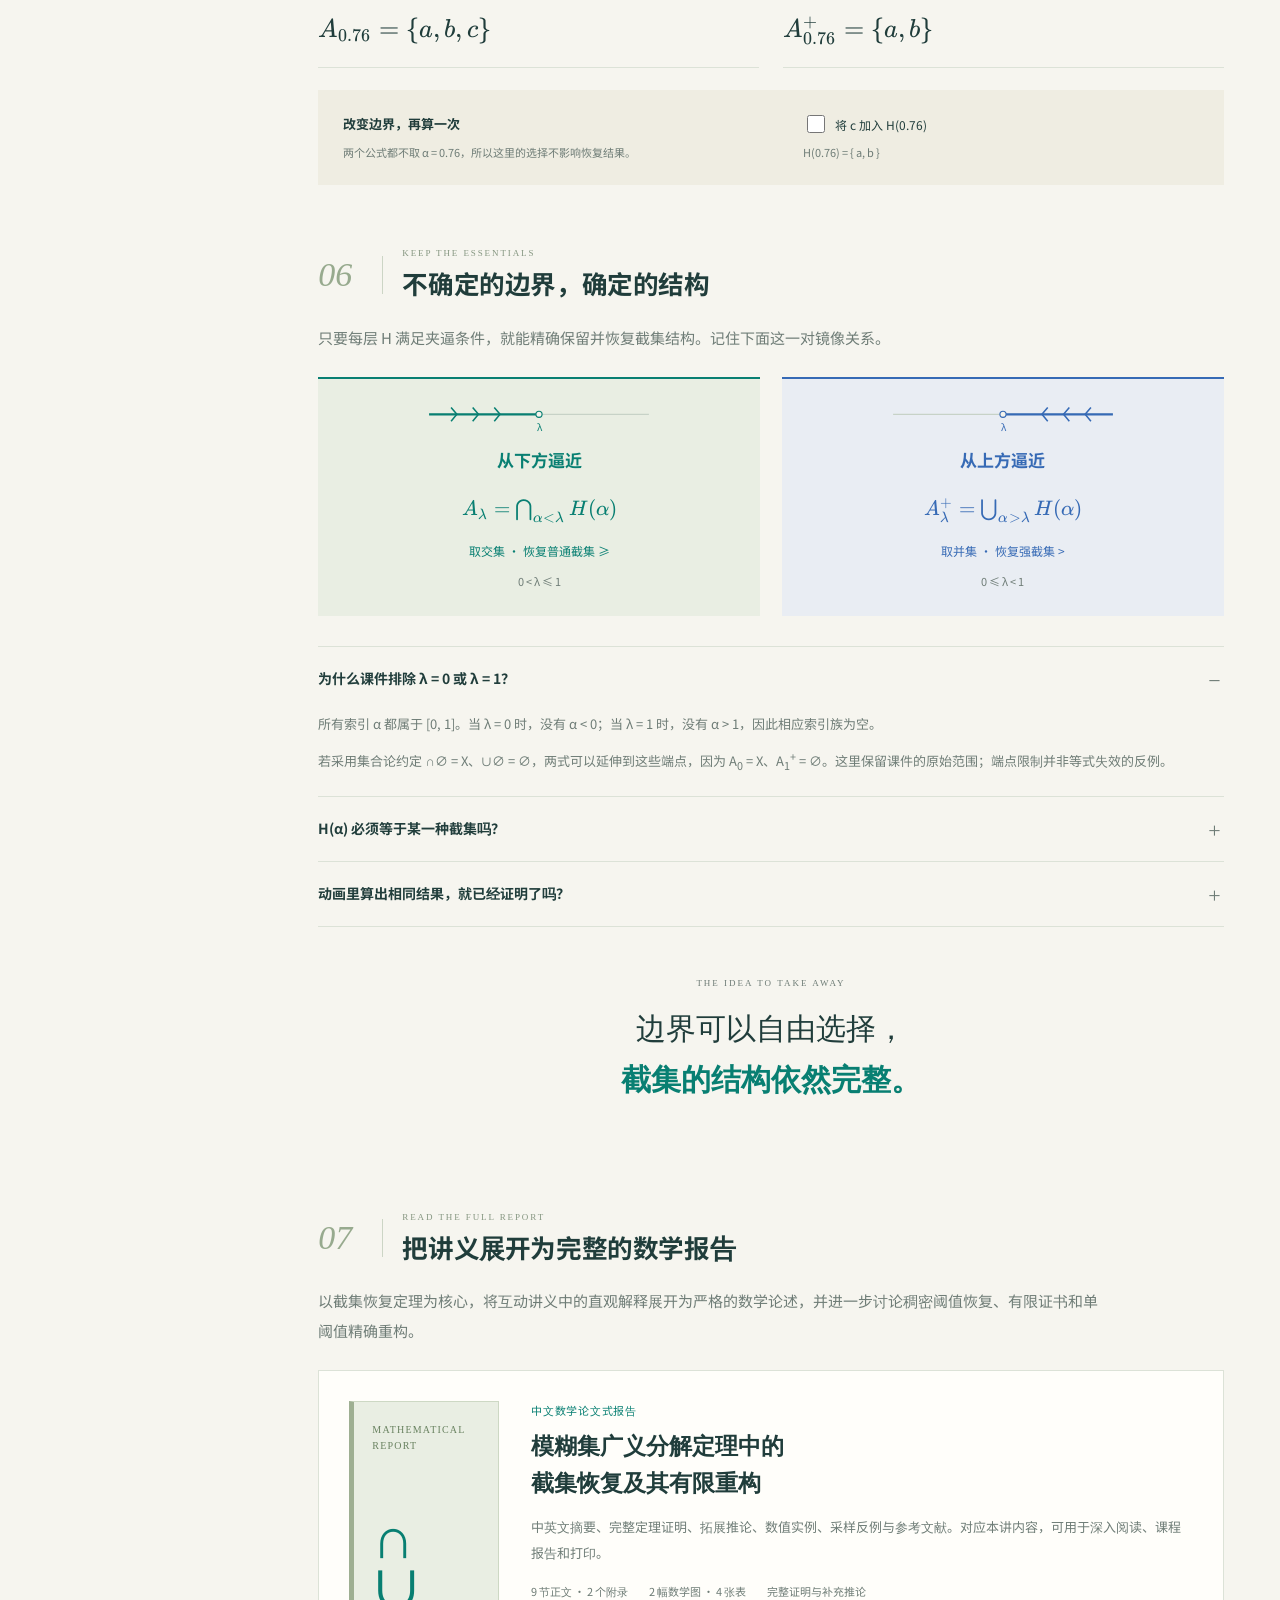
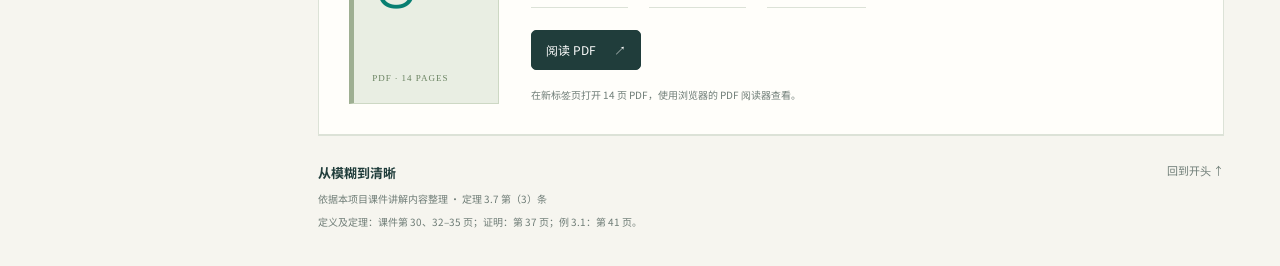
